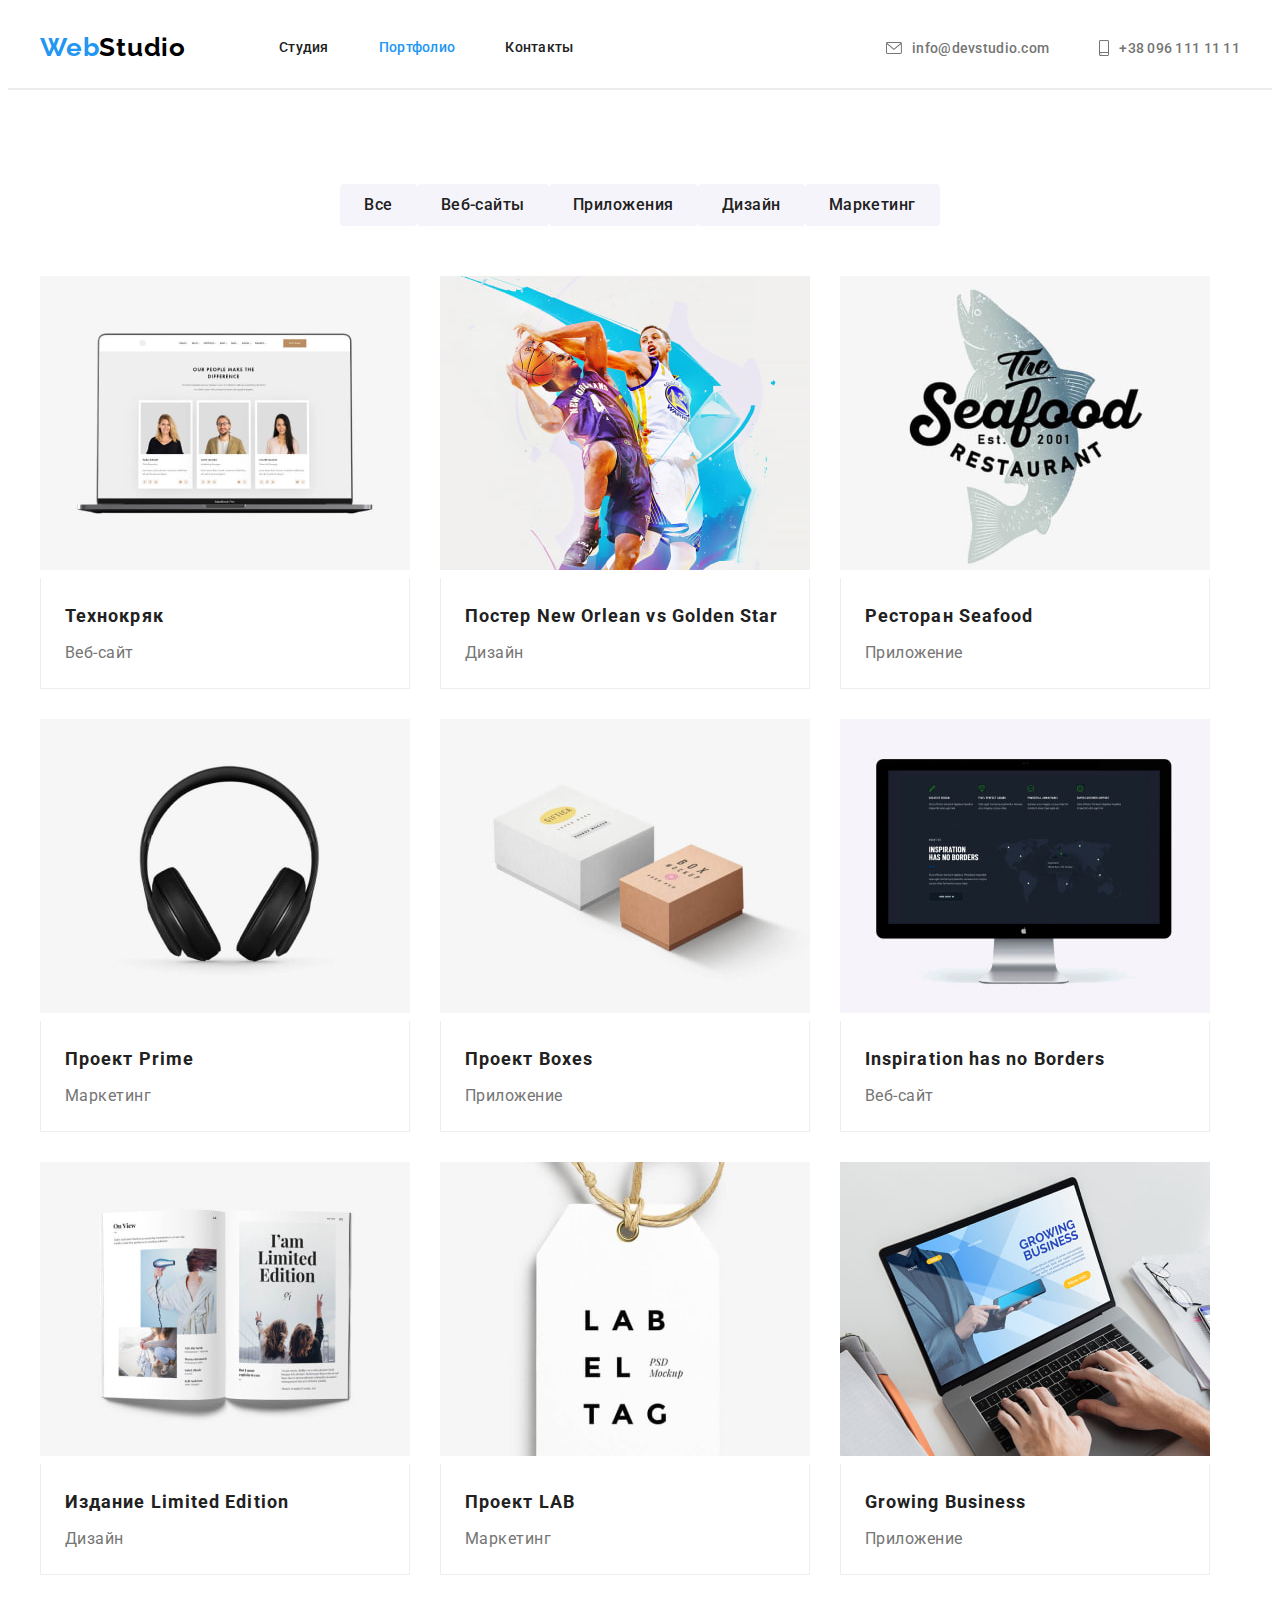
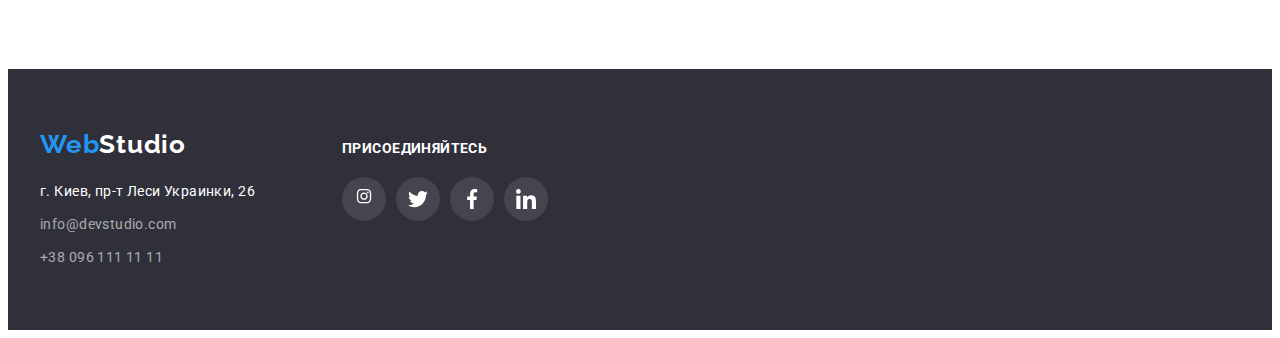
==== portfolio.html @ b36486af "Initial commit" ====
<!DOCTYPE html>
<html lang="ru">

<head>
    <meta charset="UTF-8" />
    <meta http-equiv="X-UA-Compatible" content="IE=edge" />
    <meta name="viewport" content="width=device-width, initial-scale=1.0" />
    <title>portfolio</title>
    <link rel="preconnect" href="https://fonts.googleapis.com" />
    <link rel="preconnect" href="https://fonts.gstatic.com" crossorigin />
    <link
        href="https://fonts.googleapis.com/css2?family=Raleway:wght@700&family=Roboto:wght@400;500;700;900&display=swap"
        rel="stylesheet" />
    <link rel="stylesheet" href="https://cdnjs.cloudflare.com/ajax/libs/modern-normalize/1.1.0/modern-normalize.min.css"
        integrity="sha512-wpPYUAdjBVSE4KJnH1VR1HeZfpl1ub8YT/NKx4PuQ5NmX2tKuGu6U/JRp5y+Y8XG2tV+wKQpNHVUX03MfMFn9Q=="
        crossorigin="anonymous" referrerpolicy="no-referrer" />
    <link rel="stylesheet" href="./css/styles.css" />
</head>

<body>
    <!--шапка сайта-->
    <header class="header">

        <div class="container main-nav">

            <div class="nav">
                <nav class="navigation header-nav">
                    <a href="./index.html" class="header-logo" lang="en">
                        Web<span class="header-logo-part">Studio</span>
                    </a>

                    <ul class="site-nav list">
                        <li class="item"><a class="nav-link " href="./index.html">Студия</a></li>
                        <li class="item"><a class="nav-link curent" href="./portfolio.html">Портфолио</a></li>
                        <li class="item"><a class="nav-link" href="">Контакты</a></li>
                    </ul>
                </nav>
            </div>


            <div class="connect">
                <ul class="call list ">
                    <li class="call-item mail"><a class="call-link" href="mailto:info@devstudio.com">
                            <svg class="envelope" width="16" height="12">
                                <use href="./images/svg/sprite.svg#icon-envelope"></use>
                            </svg>info@devstudio.com
                        </a></li>
                    <li class="call-item phone"><a class="call-link" href="tel:+380961111111">
                            <svg class="smartphone" width="10" height="16">
                                <use href="./images/svg/sprite.svg#icon-smartphone"></use>
                            </svg>+38 096 111 11 11</a></li>
                </ul>
            </div>
        </div>

    </header>
    <main>
        <!--кнопки-->
        <section class="button">
            <div class="container">
                <ul class="btn list">
                    <li><button class="btn-item" type="button">Все</button></li>
                    <li><button class="btn-item" type="button">Веб-сайты</button></li>
                    <li><button class="btn-item" type="button">Приложения</button></li>
                    <li><button class="btn-item" type="button">Дизайн</button></li>
                    <li><button class="btn-item" type="button">Маркетинг</button></li>
                </ul>
            </div>

            <div class="container ">

                <h1 hidden>Примеры работ</h1>

                <ul class="examples list">
                    <li class="item">
                        <a class="link" href="">
                            <img src="./images/portfolio/1.jpg" alt="Технокряк" width="370" height="294" />
                            <div class="projects">
                                <h2 class="examples-title">Технокряк</h2>
                                <p class="examples-text">Веб-сайт</p>
                            </div>
                        </a>
                    </li>
                    <li class="item">
                        <a class="link" href="">
                            <img src="./images/portfolio/2.jpg" alt="Постер New Orlean vs Golden Star" width="370"
                                height="294" />
                            <div class="projects">
                                <h2 class="examples-title">Постер New Orlean vs Golden Star</h2>
                                <p class="examples-text">Дизайн</p>
                            </div>
                        </a>
                    </li>
                    <li class="item">
                        <a class="link" href="">
                            <img src="./images/portfolio/3.jpg" alt="Ресторан Seafood" width="370" height="294" />
                            <div class="projects">
                                <h2 class="examples-title">Ресторан Seafood</h2>
                                <p class="examples-text">Приложение</p>
                            </div>
                        </a>
                    </li>
                    <li class="item">
                        <a class="link" href="">
                            <img src="./images/portfolio/4.jpg" alt="Проект Prime" width="370" height="294" />
                            <div class="projects">
                                <h2 class="examples-title">Проект Prime</h2>
                                <p class="examples-text">Маркетинг</p>
                            </div>
                        </a>
                    </li>
                    <li class="item">
                        <a class="link" href="">
                            <img src="./images/portfolio/5.jpg" alt="Проект Boxes" width="370" height="294" />
                            <div class="projects">
                                <h2 class="examples-title">Проект Boxes</h2>
                                <p class="examples-text">Приложение</p>
                            </div>
                        </a>
                    </li>
                    <li class="item">
                        <a class="link" href="">
                            <img src="./images/portfolio/6.jpg" alt="Inspiration has no Borders" width="370"
                                height="294" />
                            <div class="projects">
                                <h2 class="examples-title">Inspiration has no Borders</h2>
                                <p class="examples-text">Веб-сайт</p>
                            </div>
                        </a>
                    </li>
                    <li class="item">
                        <a class="link" href="">
                            <img src="./images/portfolio/7.jpg" alt="Издание Limited Edition" width="370"
                                height="294" />
                            <div class="projects">
                                <h2 class="examples-title">Издание Limited Edition</h2>
                                <p class="examples-text">Дизайн</p>
                            </div>
                        </a>
                    </li>
                    <li class="item">
                        <a class="link" href="">
                            <img src="./images/portfolio/8.jpg" alt="Проект LAB" width="370" height="294" />
                            <div class="projects">
                                <h2 class="examples-title">Проект LAB</h2>
                                <p class="examples-text">Маркетинг</p>
                            </div>
                        </a>
                    </li>
                    <li class="item">
                        <a class="link" href="">
                            <img src="./images/portfolio/9.jpg" alt="Growing Business" width="370" height="294" />
                            <div class="projects">
                                <h2 class="examples-title">Growing Business</h2>
                                <p class="examples-text">Приложение</p>
                            </div>
                        </a>
                    </li>
                </ul>
            </div>




        </section>
    </main>
    <!--подвал-->
    <footer class="footer">
        <div class="container">

            <div class="bottom">
                <div class="box">

                    <a href="./index.html" class="footer-logo" lang="en">
                        Web<span class="footer-logo-part">Studio</span></a>

                    <address class="adds">
                        <p class="place">г. Киев, пр-т Леси Украинки, 26</p>
                        <br />
                        <a class="footer-link" href="mailto:info@devstudio.com">info@devstudio.com</a><br />
                        <a class="footer-link tel" href="tel:+380961111111">+38 096 111 11 11</a>
                    </address>
                </div>


                <div class="join">
                    <h3 class="join-title">присоединяйтесь</h3>

                    <ul class="join-list list">
                        <li class="join-item">
                            <a class="join-link link" href="" target="_blank" rel="noopener noreferrer"
                                aria-label="иконка Instagram">
                                <svg class="join-icon" width="20" height="20">
                                    <use href="./images/svg/sprite.svg#icon-instagram"></use>
                                </svg>
                            </a>
                        </li>
                        <li class="join-item">
                            <a class="join-link link" href="" target="_blank" rel="noopener noreferrer"
                                aria-label="иконка Twitter">
                                <svg class="join-icon" width="20" height="20">
                                    <use href="./images/svg/sprite.svg#icon-twitter"></use>
                                </svg>
                            </a>
                        </li>
                        <li class="join-item">
                            <a class="join-link link" href="" target="_blank" rel="noopener noreferrer"
                                aria-label="иконка Facebook">
                                <svg class="join-icon" width="20" height="20">
                                    <use href="./images/svg/sprite.svg#icon-facebook"></use>
                                </svg>
                            </a>
                        </li>
                        <li class="join-item">
                            <a class="join-link link" href="" target="_blank" rel="noopener noreferrer"
                                aria-label="иконка Linkedin">
                                <svg class="join-icon" width="20" height="20">
                                    <use href="./images/svg/sprite.svg#icon-linkedin"></use>
                                </svg>
                            </a>
                        </li>

                    </ul>

                </div>
            </div>
        </div>
    </footer>
</body>

</html>
---- css/styles.css ----
/* первичный цвет текста  #757575*/
/* вторичный цвет текста #212121 */
/* цвета лого #000000; FFFFFF; #2196F3 */
/* цвет акцента #2196F3 */
/* белый #FFFFFF */
/* цвет фона #E5E5E5 */

:root {
  /* text-color */
  --title-color: #212121;
  --text-color: #757575;
  --accent-color: #2196f3;

  /* fonts  */
  --main-font: Roboto, sans-serif;
  --secondary-font: Raleway, sans-serif;
}
/* body */

body {
  background-color: #ffffff;
  color: var(--text-color);
  font-family: var(--main-font);
  font-size: 14px;
  line-height: 1.71;
  letter-spacing: 0.03em;
}

.container {
  width: 1200px;
  margin-left: auto;
  margin-right: auto;
  margin-top: 0;
  margin-bottom: 0;
  padding-right: 15px;
  padding-left: 15px;

  /* outline: 1px solid red; */
}

.list {
  list-style: none;
  margin-top: 0;
  margin-bottom: 0;
  padding: 0;
}

.link {
  display: block;
  text-decoration: none;
}
.ul {
  margin: 0;
  padding: 0;
}

.img {
  display: block;
  max-width: 100%;
  height: auto;
  margin: 0;
  padding: 0;
}

/* header */

.header {
  border-bottom: 2px solid #ececec;
}

/* logo */

.header-logo {
  display: flex;

  color: var(--accent-color);
  font-family: var(--secondary-font);
  font-weight: 700;
  font-size: 26px;
  line-height: 1.2;
  letter-spacing: 0.03em;
  text-decoration: none;
}

.header-logo-part {
  color: #000000;
}

/* main-nav */

.main-nav {
  display: flex;
  align-items: center;
  justify-content: space-between;
}

/* header-nav */

.header-nav {
  display: flex;
  align-items: center;
}

/* navigation */

.navigation {
  margin-top: 0;
  margin-bottom: 0;
}

.nav {
  display: flex;
}

.site-nav {
  display: flex;
  margin-left: 93px;
}

.site-nav .item:not(:last-child) {
  margin-right: 50px;
}
.nav-link {
  display: block;
  padding-top: 32px;
  padding-bottom: 32px;

  color: var(--title-color);
  font-weight: 500;
  font-size: 14px;
  line-height: 1.14;
  letter-spacing: 0.02em;
  text-decoration: none;
}

.nav-link:hover,
.nav-link:focus {
  color: var(--accent-color);
}

.nav-link.curent {
  color: var(--accent-color);
}

/* connect */
.connect {
  display: flex;
}

/* call */
.call {
  display: flex;
  justify-content: end;
}

.call .call-item + .call-item {
  margin-left: 50px;
}

.call-link {
  display: flex;
  padding-top: 32px;
  padding-bottom: 32px;
  color: var(--text-color);
  font-weight: 500;
  font-size: 14px;
  line-height: 16px;
  letter-spacing: 0.02em;
  text-decoration: none;

  align-items: center;
}

.call-link:hover,
.call-link:focus {
  color: var(--accent-color);
}

.envelope {
  fill: currentColor;
  margin-right: 10px;
}

.smartphone {
  fill: currentColor;
  margin-right: 10px;
}

/* team */

.team {
  display: flex;
}

.group {
  padding-top: 94px;
  padding-bottom: 94px;
  background-color: #f5f4fa;
}
.guys {
  padding-top: 30px;
  padding-bottom: 30px;
}

.team-title {
  color: var(--title-color);

  font-weight: 700;
  font-size: 36px;
  line-height: 1.16;
  text-align: center;
  letter-spacing: 0.03em;

  margin-top: 0;
  margin-bottom: 50px;
}

.team .item {
  box-shadow: 0px 1px 3px rgba(0, 0, 0, 0.12), 0px 1px 1px rgba(0, 0, 0, 0.14),
    0px 2px 1px rgba(0, 0, 0, 0.2);
  border-radius: 0px 0px 4px 4px;
}

.team .item:not(:last-child) {
  margin-right: 30px;
}

.team-items {
  color: var(--title-color);

  font-weight: 500;
  font-size: 16px;
  line-height: 1.19;
  text-align: center;
  letter-spacing: 0.03em;

  margin-top: 0;
  margin-bottom: 10px;
}

.team-text {
  color: var(--text-color);

  font-weight: 400;
  font-size: 16px;
  line-height: 1.19;
  text-align: center;
  letter-spacing: 0.03em;

  margin-top: 0;
  margin-bottom: 16px;
}

/* hero */

.hero {
  margin-top: 0;
  margin-bottom: 0;
  padding-top: 200px;
  padding-bottom: 200px;

  background-color: #2f303a;
}

.hero-title {
  color: #ffffff;

  margin-top: 0;
  margin-bottom: 30px;

  font-weight: 900;
  font-size: 44px;
  line-height: 1.36;
  text-align: center;
  letter-spacing: 0.06em;
  text-transform: uppercase;
}

.hero-button {
  color: #ffffff;
  background-color: var(--accent-color);

  font-family: "Roboto";
  font-style: normal;
  font-weight: 700;
  font-size: 16px;
  line-height: 1.88;
  display: flex;
  align-items: center;
  text-align: center;
  letter-spacing: 0.06em;
  cursor: pointer;
  margin-top: 0;
  margin-bottom: 0;
  margin-left: auto;
  margin-right: auto;

  border-radius: 4px;
  border-color: transparent;
  padding: 10px 32px;
  min-width: 200px;
}

.overlay {
  max-width: 1600px;
  height: 600px;
  margin-left: auto;
  margin-right: auto;

  background-color: #c4c4c4;
  background-image: linear-gradient(
      to right,
      rgba(47, 48, 58, 0.4),
      rgba(47, 48, 58, 0.4)
    ),
    url(../images/hero/Img-hero.jpg);
  background-repeat: no-repeat;
  background-size: cover;
  background-position: center;
}

/* footer */

.footer {
  margin-top: 0;
  margin-bottom: 0;
  padding-top: 60px;
  padding-bottom: 60px;

  background: #2f303a;
}

.footer-logo {
  display: inline-block;
  color: var(--accent-color);

  font-family: var(--secondary-font);
  font-weight: 700;
  font-size: 26px;
  line-height: 1.2;
  letter-spacing: 0.03em;
  text-decoration: none;
  margin-top: 0;
  margin-bottom: 20px;
  margin-right: 156px;
}

.footer-logo-part {
  color: #ffffff;
}

.footer-link {
  display: inline-block;
  margin-top: 0;
  margin-bottom: 9px;
  color: rgba(255, 255, 255, 0.6);
  text-decoration: none;
}
.footer-link:hover,
.footer-link:focus {
  color: var(--accent-color);
}

/* qualities */

.qualities {
  margin-top: 0;
  margin-bottom: 0;
  padding-top: 94px;
  padding-bottom: 94px;
}

/* skills */

.skills {
  display: flex;
}

.skills .item {
  width: calc((100% -90px) / 4);
  margin-right: 30px;
}

.skills .item:last-child {
  margin-right: 0;
}

.skills .item::before {
  display: block;
  content: " ";
  height: 120px;

  background-color: #f5f4fa;
  background-repeat: no-repeat;
  background-position: center;

  border-radius: 4px;
}

.icon-antenna::before {
  background-image: url(../images/svg/antenna.svg);
}
.icon-clock::before {
  background-image: url(../images/svg/clock.svg);
}
.icon-diagram::before {
  background-image: url(../images/svg/diagram.svg);
}
.icon-astronaut::before {
  background-image: url(../images/svg/astronaut.svg);
}

.skills-title {
  margin-top: 30px;
  margin-bottom: 10px;
  color: var(--title-color);

  font-weight: 700;
  font-size: 14px;
  line-height: 1.14;
  letter-spacing: 0.03em;
  text-transform: uppercase;
}

.skills-text {
  margin-top: 0;
  margin-bottom: 0;

  color: var(--text-color);

  font-size: 14px;
  line-height: 1.71;
  letter-spacing: 0.03em;
}

/* button */

.button {
  padding-top: 94px;
  padding-bottom: 94px;
}
.btn {
  display: flex;
  justify-content: center;
  margin-bottom: 50px;
}

.btn-item {
  color: var(--title-color);
  background: #f5f4fa;

  font-family: "Roboto";
  font-style: normal;
  font-weight: 500;
  font-size: 16px;
  line-height: 1.62;
  text-align: center;
  letter-spacing: 0.03em;
  cursor: pointer;

  border-radius: 4px;
  border-color: transparent;
  padding: 6px 22px;
}

.btn-item:hover,
.btn-item:focus {
  color: #ffffff;
  background-color: var(--accent-color);

  box-shadow: 0px 3px 1px rgba(0, 0, 0, 0.1), 0px 1px 2px rgba(0, 0, 0, 0.08),
    0px 2px 2px rgba(0, 0, 0, 0.12);
  border-radius: 4px;
}

/* portfolio */

/* exemples */

.examples {
  display: flex;
  flex-wrap: wrap;
}

.examples .item {
  width: 370px;
  margin-right: 30px;
  margin-bottom: 30px;
}

.examples .item:nth-child(3n) {
  margin-right: 0;
}

.examples .item:nth-last-child(-n + 3) {
  margin-bottom: 0;
}

.examples-title {
  color: var(--title-color);
  font-weight: 700;
  font-size: 18px;
  line-height: 2;
  letter-spacing: 0.06em;

  margin-top: 0;
  margin-bottom: 4px;
}

.examples-text {
  color: var(--text-color);

  font-size: 16px;
  line-height: 1.88;
  letter-spacing: 0.03em;

  margin-top: 0;
  margin-bottom: 0;
}

.examples .link:hover,
.examples .link:focus {
  box-shadow: 0px 1px 1px rgba(0, 0, 0, 0.12), 0px 4px 4px rgba(0, 0, 0, 0.06),
    1px 4px 6px rgba(0, 0, 0, 0.16);
}

/* projects */

.projects {
  padding: 20px 24px;

  border-left: 1px solid #eeeeee;
  border-right: 1px solid #eeeeee;
  border-bottom: 1px solid #eeeeee;
}

/* work */

.working {
  margin-top: 0;
  margin-bottom: 0;
  padding-bottom: 94px;
}

.work {
  display: flex;
}

.work .item:not(:last-child) {
  margin-right: 30px;
}

.work-title {
  margin-top: 0;
  margin-bottom: 50px;

  color: var(--title-color);

  font-weight: 700;
  font-size: 36px;
  line-height: 1.16;
  text-align: center;
  letter-spacing: 0.03em;
}

/* address */

.place {
  display: inline-block;
  margin-top: 0;
  margin-bottom: 9px;
  color: #ffffff;
}

.adds {
  margin: 0;
  padding: 0;
  font-style: inherit;
}
.tel {
  margin-top: 0;
  margin-bottom: 0;
}

.visually-hidden {
  position: absolute;
  white-space: nowrap;
  width: 1px;
  height: 1px;
  overflow: hidden;
  border: 0;
  padding: 0;
  clip: rect(0 0 0 0);
  clip-path: inset(50%);
  margin: -1px;
}

.join {
  justify-content: center;
}

.join-title {
  font-family: var(--main-font);
  font-weight: 700;
  font-size: 14px;
  line-height: 1.14;
  letter-spacing: 0.03em;
  text-transform: uppercase;
  margin-top: 0;
  margin-bottom: 20px;

  color: #ffffff;
}

.join-item:not(:last-child) {
  margin-right: 10px;
}

.join-list {
  display: flex;
  justify-content: center;
  align-items: center;
}

.join-link {
  display: flex;
  justify-content: center;
  align-items: center;
  width: 44px;
  height: 44px;
  background-color: rgba(255, 255, 255, 0.1);
  border-radius: 50%;
}
.join-link:hover,
.join-link:focus {
  background-color: var(--accent-color);
}

.join-icon {
  fill: #ffffff;
}

.bottom {
  display: flex;
  align-items: baseline;
}

.social {
  display: flex;
  justify-content: center;
  align-items: center;
}
.social-item:not(:last-child) {
  margin-right: 10px;
}

.social-link {
  display: flex;
  justify-content: center;
  align-items: center;
  width: 44px;
  height: 44px;
  background-color: #ffffff;
  border-radius: 50%;
}
.social-link:hover,
.social-link:focus {
  background-color: var(--accent-color);
}
.social-icon {
  fill: #afb1b8;
}
.social-link:hover .social-icon,
.social-link:focus .social-icon {
  fill: #ffffff;
}

/* clients */

.regular-clients {
  padding-top: 94px;
  padding-bottom: 94px;
}

.clients-icon {
  fill: #afb1b8;
}

.clients-title {
  font-family: var(--title-color);

  font-weight: 700;
  font-size: 36px;
  line-height: 1.16;
  text-align: center;
  letter-spacing: 0.03em;
  margin-top: 0;
  margin-bottom: 50px;

  color: #212121;
}

.clients-list {
  display: flex;
  justify-content: center;
  align-items: center;
}

.clients-item:not(:last-child) {
  margin-right: 30px;
}

.clients-link {
  display: flex;
  justify-content: center;
  align-items: center;

  width: 170px;
  height: 92px;

  margin-top: 0;
  margin-bottom: 0;

  border: 1px solid #afb1b8;
  border-radius: 4px;
}

.clients-link:hover,
.clients-link:focus {
  border-color: var(--accent-color);
}

.clients-link:hover .clients-icon,
.clients-link:focus .clients-icon {
  fill: var(--accent-color);
}
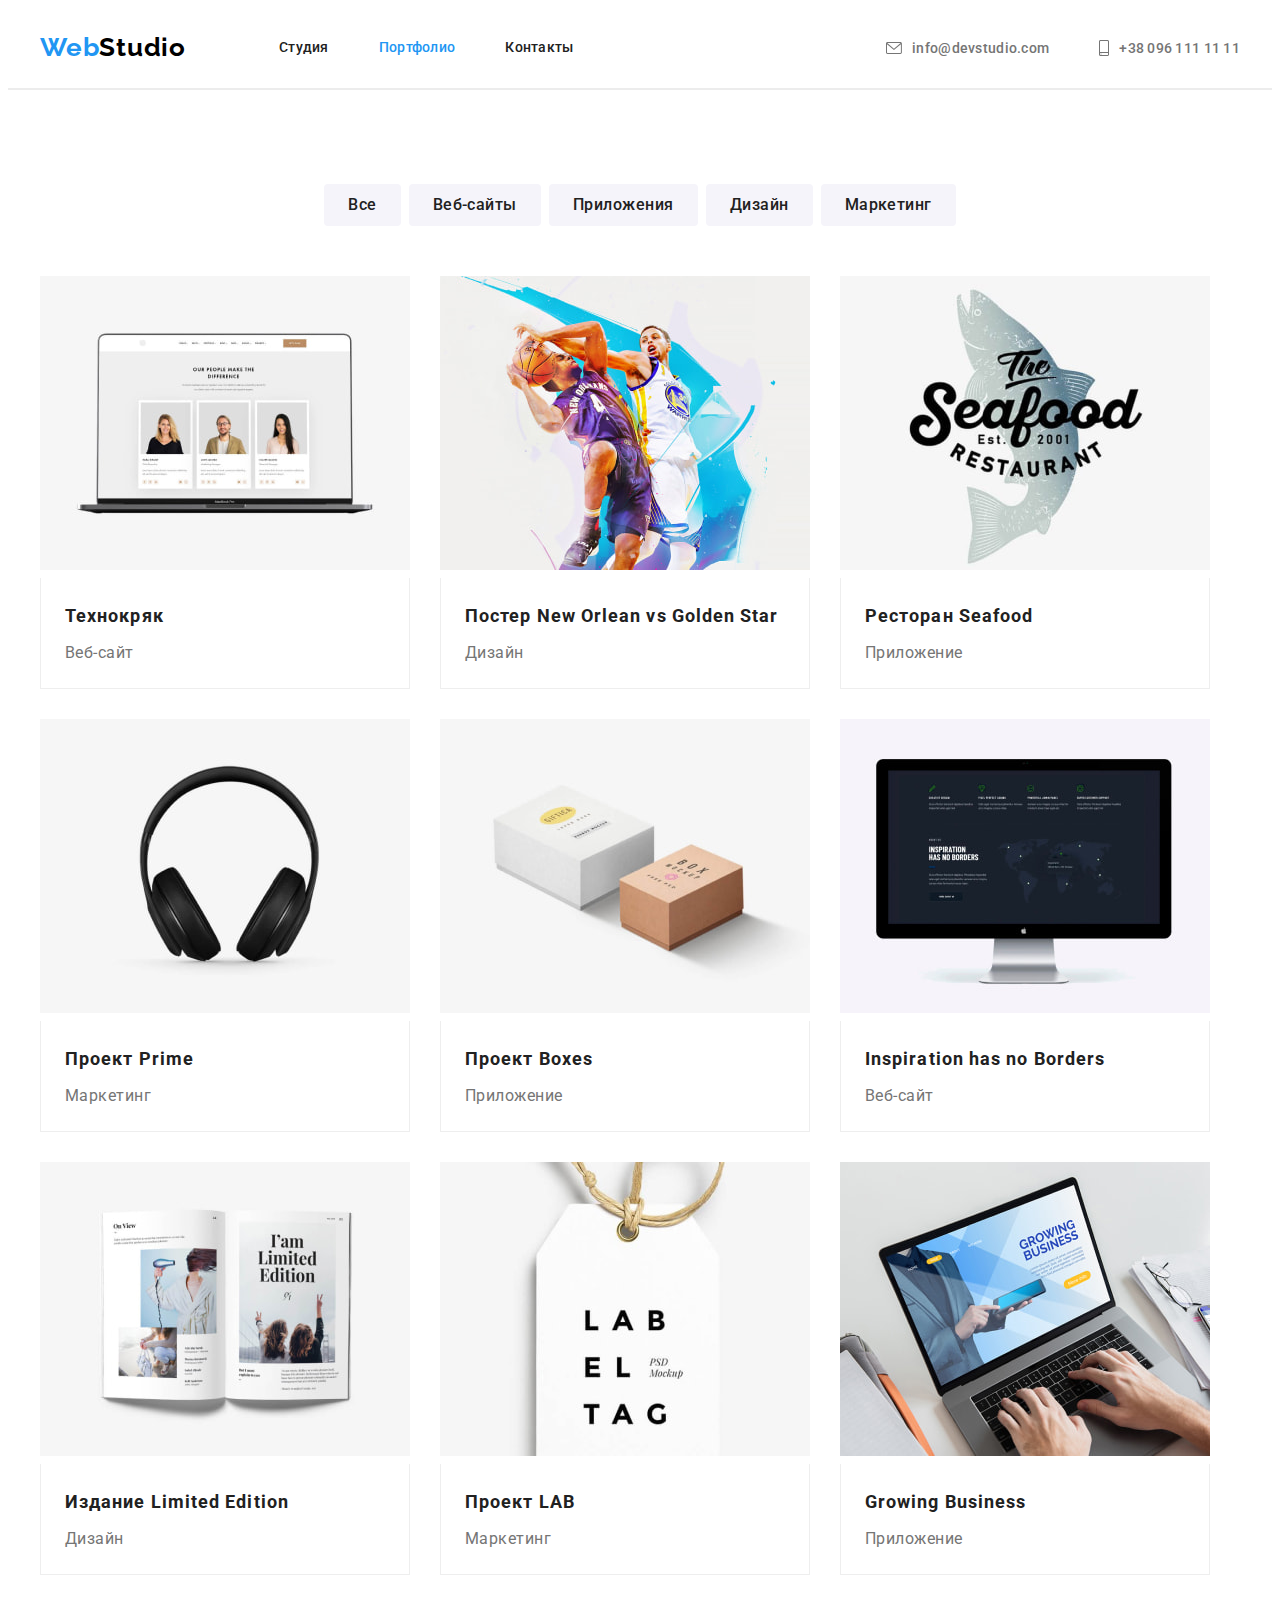
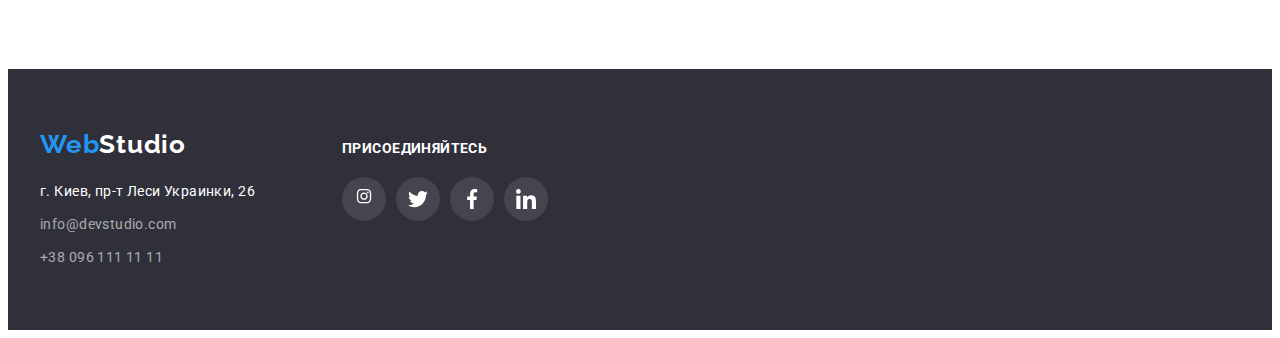
==== commit 4da8bfb2: "again" ====
--- a/portfolio.html
+++ b/portfolio.html
@@ -58,12 +58,12 @@
         <!--кнопки-->
         <section class="button">
             <div class="container">
-                <ul class="btn list">
-                    <li><button class="btn-item" type="button">Все</button></li>
-                    <li><button class="btn-item" type="button">Веб-сайты</button></li>
-                    <li><button class="btn-item" type="button">Приложения</button></li>
-                    <li><button class="btn-item" type="button">Дизайн</button></li>
-                    <li><button class="btn-item" type="button">Маркетинг</button></li>
+                <ul class="btn-list list">
+                    <li class="btn"><button class="btn-item" type="button">Все</button></li>
+                    <li class="btn"><button class="btn-item" type="button">Веб-сайты</button></li>
+                    <li class="btn"><button class="btn-item" type="button">Приложения</button></li>
+                    <li class="btn"><button class="btn-item" type="button">Дизайн</button></li>
+                    <li class="btn"><button class="btn-item" type="button">Маркетинг</button></li>
                 </ul>
             </div>
 
--- a/css/styles.css
+++ b/css/styles.css
@@ -219,6 +219,7 @@
   box-shadow: 0px 1px 3px rgba(0, 0, 0, 0.12), 0px 1px 1px rgba(0, 0, 0, 0.14),
     0px 2px 1px rgba(0, 0, 0, 0.2);
   border-radius: 0px 0px 4px 4px;
+  background-color: #ffffff;
 }
 
 .team .item:not(:last-child) {
@@ -439,10 +440,14 @@
   padding-top: 94px;
   padding-bottom: 94px;
 }
-.btn {
+.btn-list {
   display: flex;
   justify-content: center;
   margin-bottom: 50px;
+}
+
+.btn:not(:last-child) {
+  margin-right: 8px;
 }
 
 .btn-item {
@@ -450,7 +455,6 @@
   background: #f5f4fa;
 
   font-family: "Roboto";
-  font-style: normal;
   font-weight: 500;
   font-size: 16px;
   line-height: 1.62;
@@ -461,7 +465,13 @@
   border-radius: 4px;
   border-color: transparent;
   padding: 6px 22px;
-}
+
+  /* margin-right: 20px; */
+}
+
+/* .btn-item:not(:last-child) {
+  margin-right: 8px;
+} */
 
 .btn-item:hover,
 .btn-item:focus {
@@ -654,12 +664,17 @@
   margin-right: 10px;
 }
 
-.social-link {
-  display: flex;
-  justify-content: center;
-  align-items: center;
+.social-item {
   width: 44px;
   height: 44px;
+}
+
+.social-link {
+  display: flex;
+  justify-content: center;
+  align-items: center;
+  width: 100%;
+  height: 100%;
   background-color: #ffffff;
   border-radius: 50%;
 }
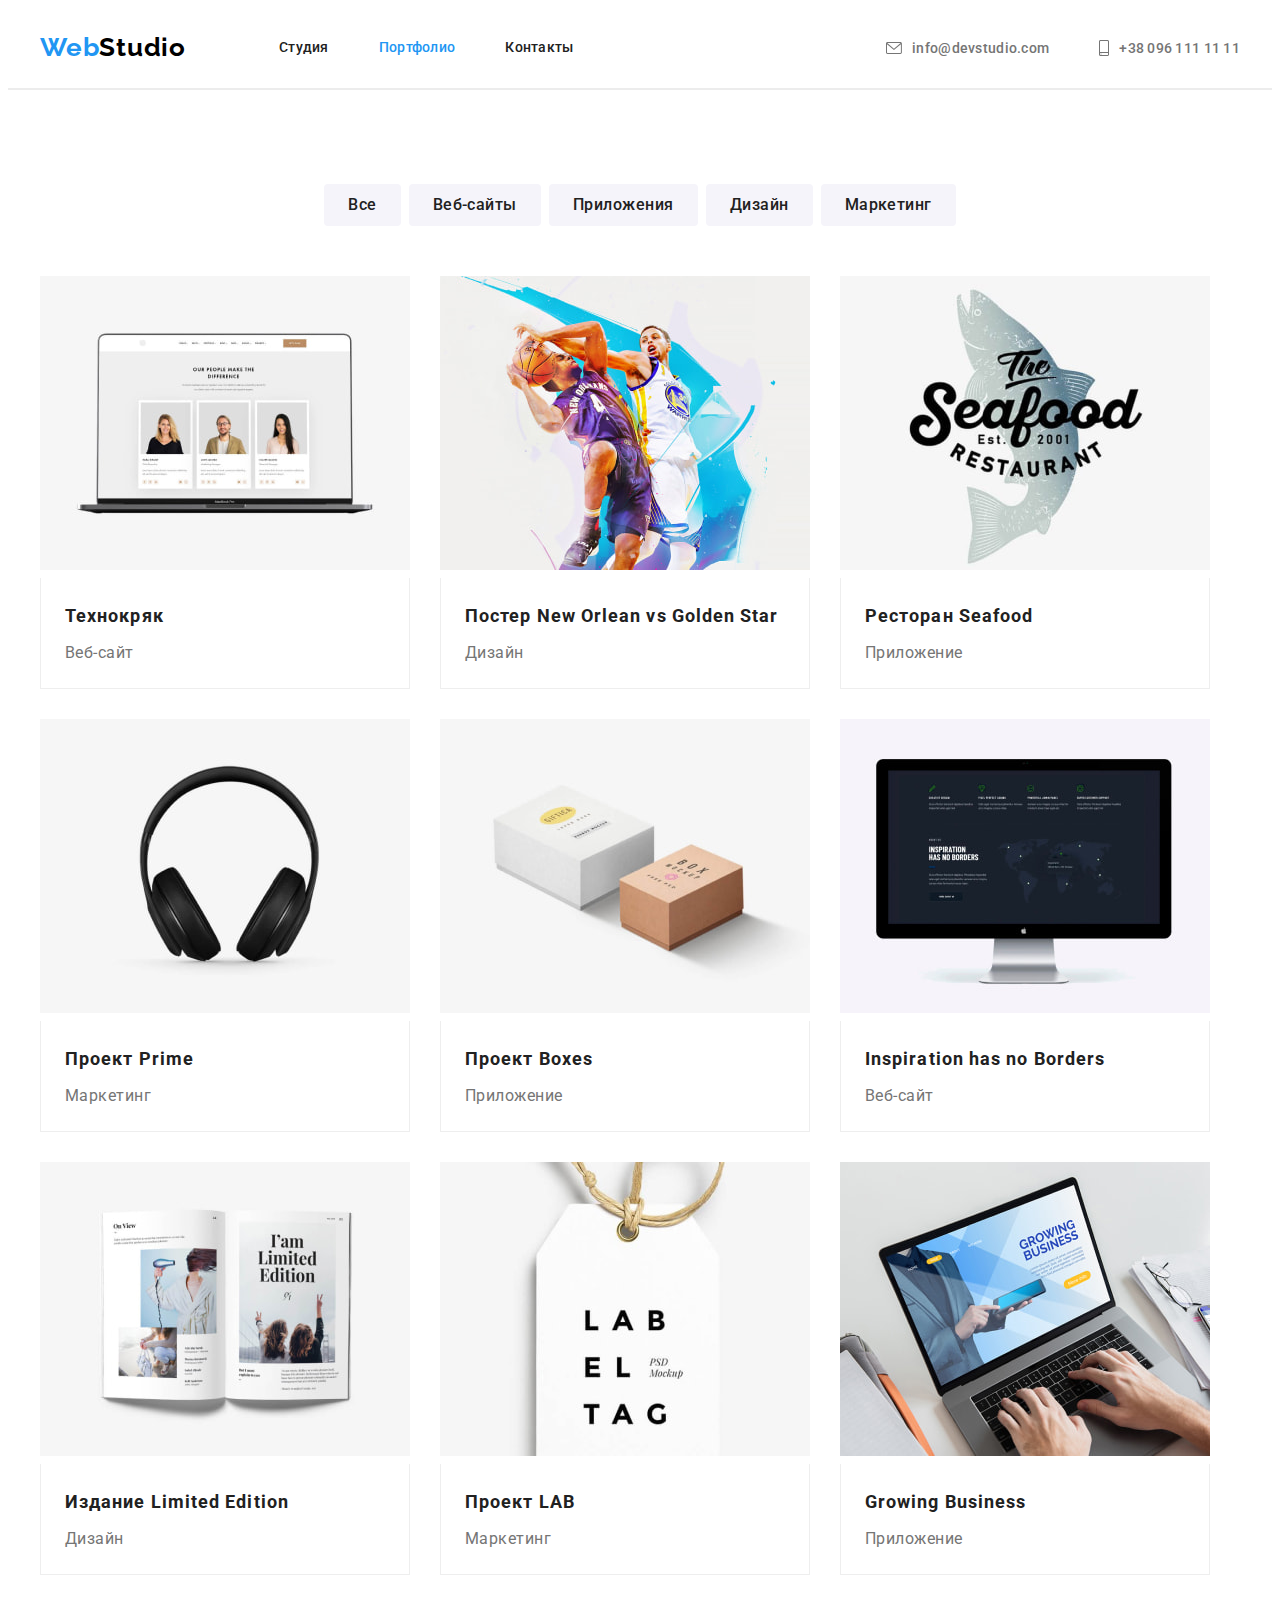
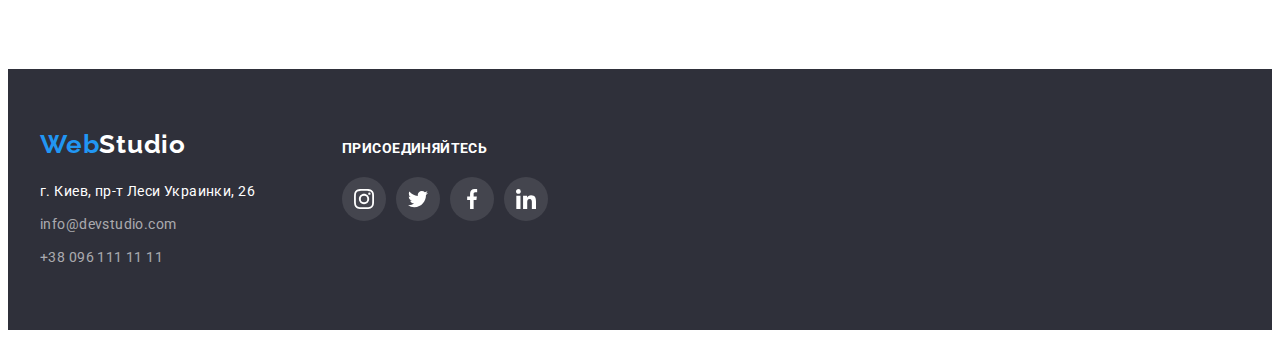
==== commit 004c1117: "Update portfolio.html" ====
--- a/portfolio.html
+++ b/portfolio.html
@@ -191,7 +191,7 @@
                             <a class="join-link link" href="" target="_blank" rel="noopener noreferrer"
                                 aria-label="иконка Instagram">
                                 <svg class="join-icon" width="20" height="20">
-                                    <use href="./images/svg/sprite.svg#icon-instagram"></use>
+                                    <use href="./images/svg/sprite.svg#icon-instagram-2-2"></use>
                                 </svg>
                             </a>
                         </li>
--- a/css/styles.css
+++ b/css/styles.css
@@ -465,13 +465,7 @@
   border-radius: 4px;
   border-color: transparent;
   padding: 6px 22px;
-
-  /* margin-right: 20px; */
-}
-
-/* .btn-item:not(:last-child) {
-  margin-right: 8px;
-} */
+}
 
 .btn-item:hover,
 .btn-item:focus {
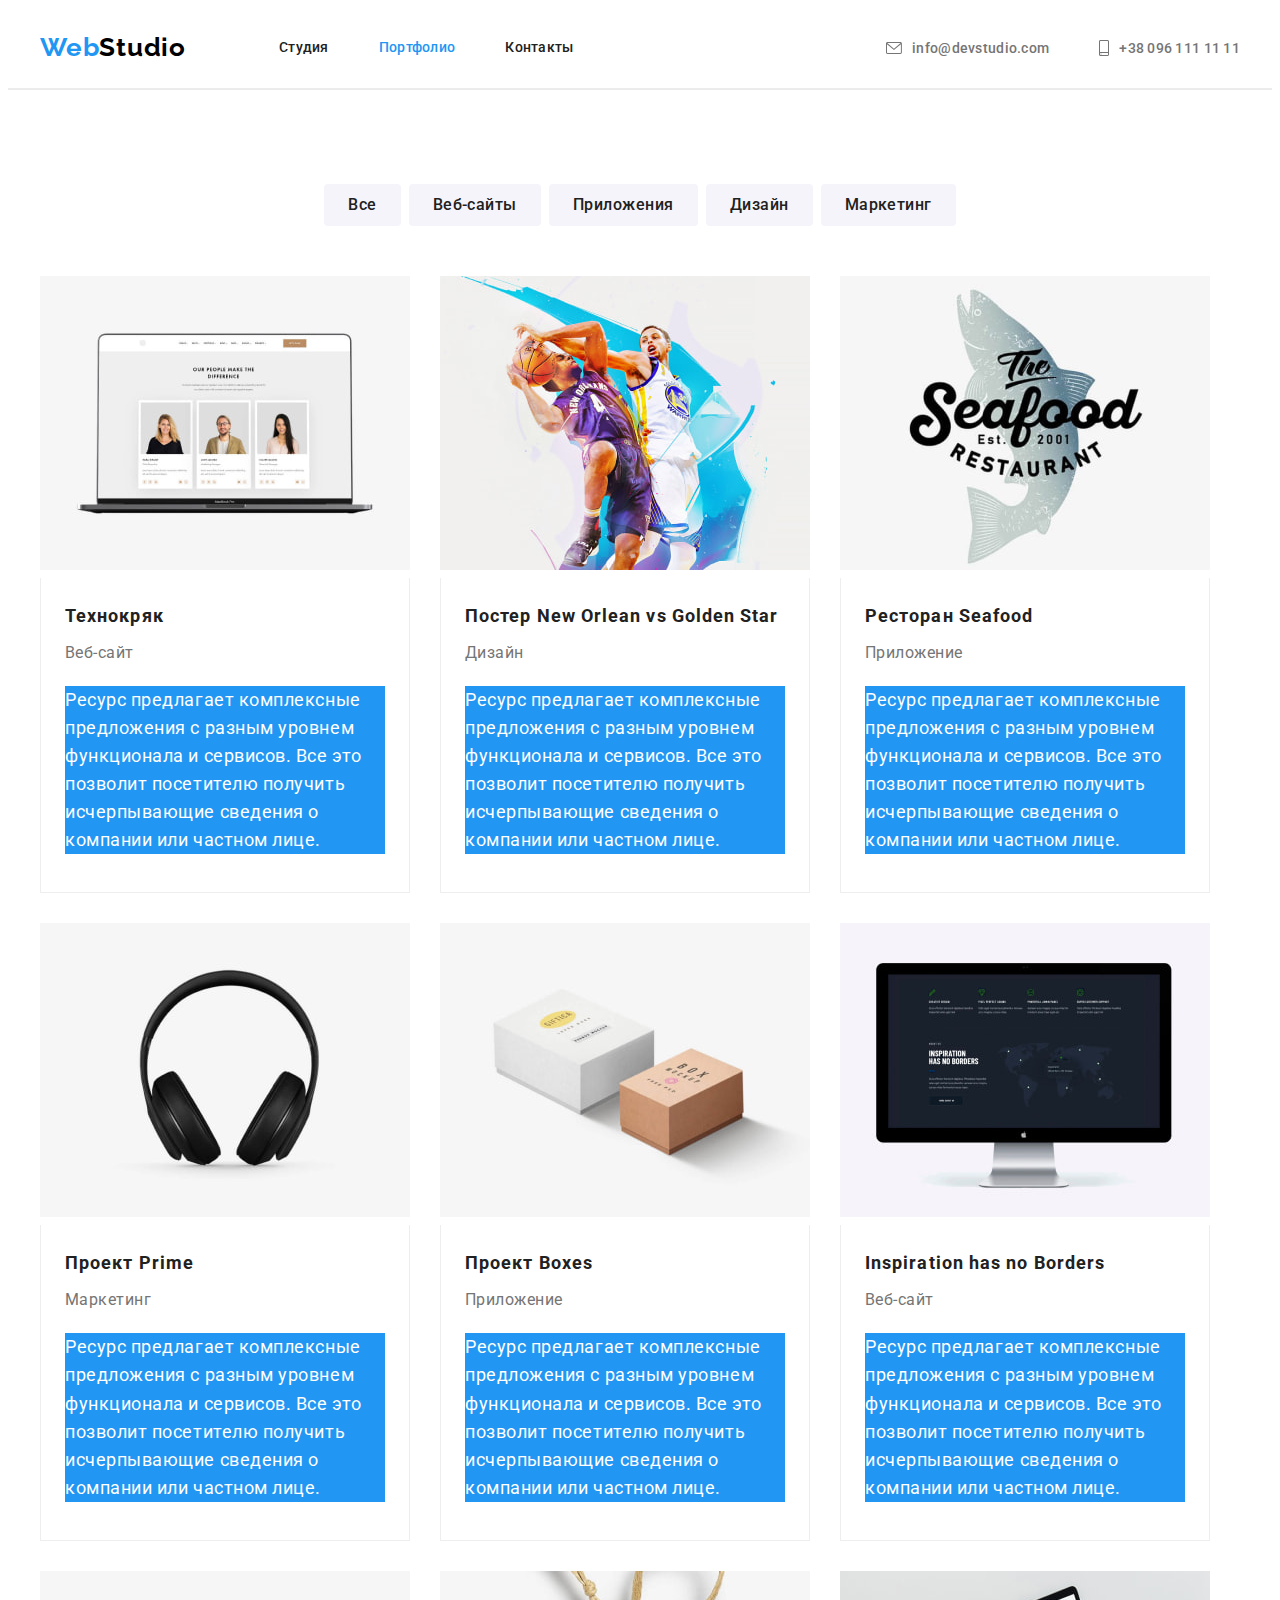
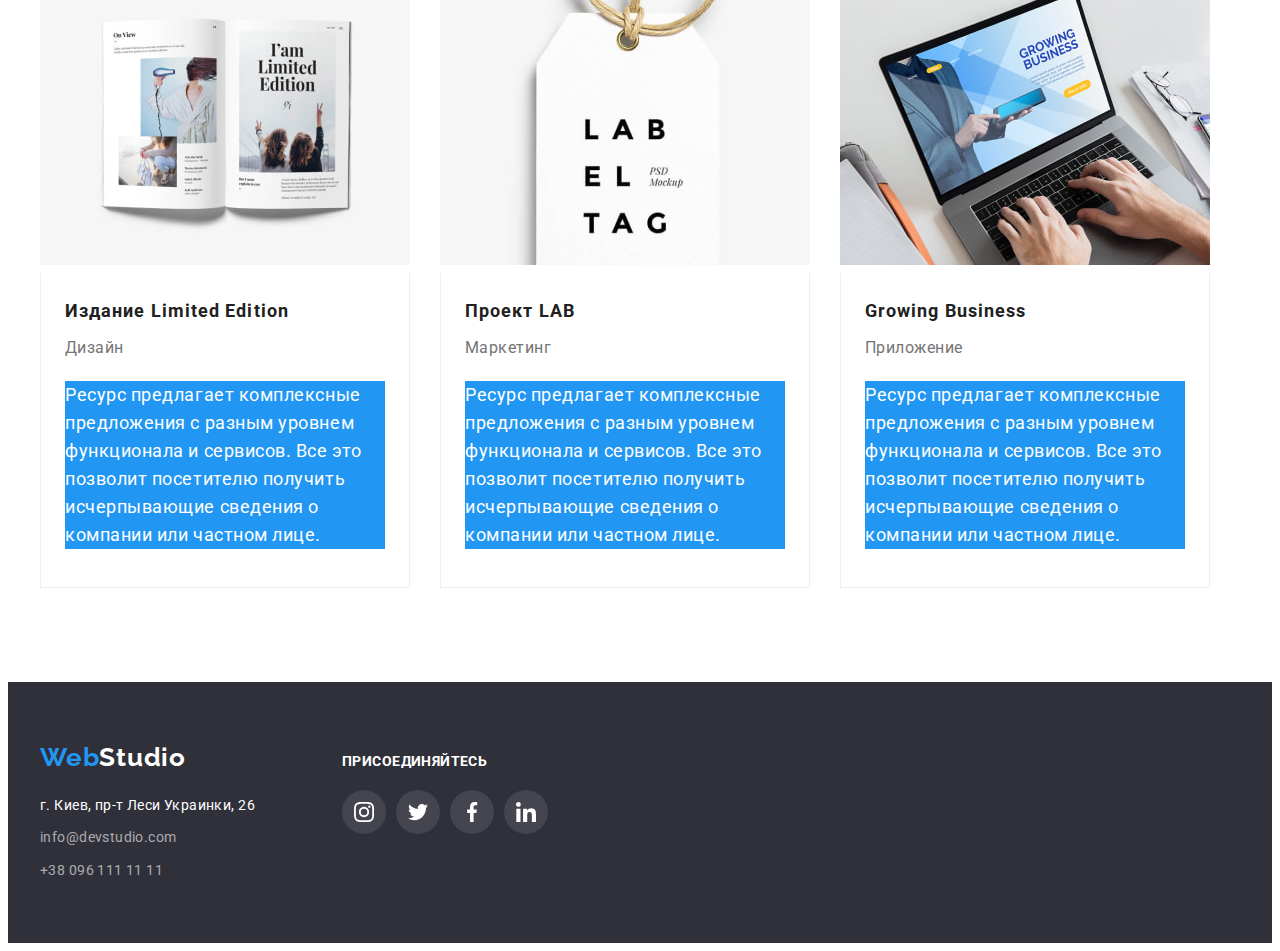
==== commit 74ed40e7: "hw-five-start" ====
--- a/portfolio.html
+++ b/portfolio.html
@@ -78,6 +78,12 @@
                             <div class="projects">
                                 <h2 class="examples-title">Технокряк</h2>
                                 <p class="examples-text">Веб-сайт</p>
+                                <div class="popup">
+                                    <p class="description">Ресурс предлагает комплексные предложения с разным уровнем
+                                        функционала и сервисов. Все это позволит посетителю получить
+                                        исчерпывающие сведения о компании или частном лице.
+                                    </p>
+                                </div>
                             </div>
                         </a>
                     </li>
@@ -88,6 +94,12 @@
                             <div class="projects">
                                 <h2 class="examples-title">Постер New Orlean vs Golden Star</h2>
                                 <p class="examples-text">Дизайн</p>
+                                <div class="popup">
+                                    <p class="description">Ресурс предлагает комплексные предложения с разным уровнем
+                                        функционала и сервисов. Все это позволит посетителю получить
+                                        исчерпывающие сведения о компании или частном лице.
+                                    </p>
+                                </div>
                             </div>
                         </a>
                     </li>
@@ -97,6 +109,12 @@
                             <div class="projects">
                                 <h2 class="examples-title">Ресторан Seafood</h2>
                                 <p class="examples-text">Приложение</p>
+                                <div class="popup">
+                                    <p class="description">Ресурс предлагает комплексные предложения с разным уровнем
+                                        функционала и сервисов. Все это позволит посетителю получить
+                                        исчерпывающие сведения о компании или частном лице.
+                                    </p>
+                                </div>
                             </div>
                         </a>
                     </li>
@@ -106,6 +124,12 @@
                             <div class="projects">
                                 <h2 class="examples-title">Проект Prime</h2>
                                 <p class="examples-text">Маркетинг</p>
+                                <div class="popup">
+                                    <p class="description">Ресурс предлагает комплексные предложения с разным уровнем
+                                        функционала и сервисов. Все это позволит посетителю получить
+                                        исчерпывающие сведения о компании или частном лице.
+                                    </p>
+                                </div>
                             </div>
                         </a>
                     </li>
@@ -115,6 +139,12 @@
                             <div class="projects">
                                 <h2 class="examples-title">Проект Boxes</h2>
                                 <p class="examples-text">Приложение</p>
+                                <div class="popup">
+                                    <p class="description">Ресурс предлагает комплексные предложения с разным уровнем
+                                        функционала и сервисов. Все это позволит посетителю получить
+                                        исчерпывающие сведения о компании или частном лице.
+                                    </p>
+                                </div>
                             </div>
                         </a>
                     </li>
@@ -125,6 +155,12 @@
                             <div class="projects">
                                 <h2 class="examples-title">Inspiration has no Borders</h2>
                                 <p class="examples-text">Веб-сайт</p>
+                                <div class="popup">
+                                    <p class="description">Ресурс предлагает комплексные предложения с разным уровнем
+                                        функционала и сервисов. Все это позволит посетителю получить
+                                        исчерпывающие сведения о компании или частном лице.
+                                    </p>
+                                </div>
                             </div>
                         </a>
                     </li>
@@ -135,6 +171,12 @@
                             <div class="projects">
                                 <h2 class="examples-title">Издание Limited Edition</h2>
                                 <p class="examples-text">Дизайн</p>
+                                <div class="popup">
+                                    <p class="description">Ресурс предлагает комплексные предложения с разным уровнем
+                                        функционала и сервисов. Все это позволит посетителю получить
+                                        исчерпывающие сведения о компании или частном лице.
+                                    </p>
+                                </div>
                             </div>
                         </a>
                     </li>
@@ -144,6 +186,12 @@
                             <div class="projects">
                                 <h2 class="examples-title">Проект LAB</h2>
                                 <p class="examples-text">Маркетинг</p>
+                                <div class="popup">
+                                    <p class="description">Ресурс предлагает комплексные предложения с разным уровнем
+                                        функционала и сервисов. Все это позволит посетителю получить
+                                        исчерпывающие сведения о компании или частном лице.
+                                    </p>
+                                </div>
                             </div>
                         </a>
                     </li>
@@ -153,6 +201,13 @@
                             <div class="projects">
                                 <h2 class="examples-title">Growing Business</h2>
                                 <p class="examples-text">Приложение</p>
+                                <div class="popup">
+                                    <p class="description">Ресурс предлагает комплексные предложения с разным уровнем
+                                        функционала и сервисов. Все это позволит посетителю получить
+                                        исчерпывающие сведения о компании или частном лице.
+                                    </p>
+                                </div>
+
                             </div>
                         </a>
                     </li>
--- a/css/styles.css
+++ b/css/styles.css
@@ -528,6 +528,19 @@
     1px 4px 6px rgba(0, 0, 0, 0.16);
 }
 
+/* description */
+
+.description {
+  font-family: "Roboto";
+  font-weight: 400;
+  font-size: 18px;
+  line-height: 1.56;
+  letter-spacing: 0.03em;
+
+  color: #ffffff;
+  background-color: var(--accent-color);
+}
+
 /* projects */
 
 .projects {
@@ -548,9 +561,11 @@
 
 .work {
   display: flex;
-}
-
-.work .item:not(:last-child) {
+  justify-content: center;
+  align-items: center;
+}
+
+.work .work-item:not(:last-child) {
   margin-right: 30px;
 }
 
@@ -565,6 +580,34 @@
   line-height: 1.16;
   text-align: center;
   letter-spacing: 0.03em;
+}
+
+.work-item {
+  position: relative;
+}
+
+.preview {
+  position: absolute;
+  display: flex;
+  justify-content: center;
+  align-items: center;
+  left: 0;
+  bottom: 0;
+  margin: 0;
+  width: 370px;
+  height: 70px;
+
+  font-family: "Roboto";
+
+  font-weight: 700;
+  font-size: 14px;
+  line-height: 1.14;
+  text-align: center;
+  letter-spacing: 0.03em;
+  text-transform: uppercase;
+
+  color: #ffffff;
+  background-color: rgba(47, 48, 58, 0.8);
 }
 
 /* address */
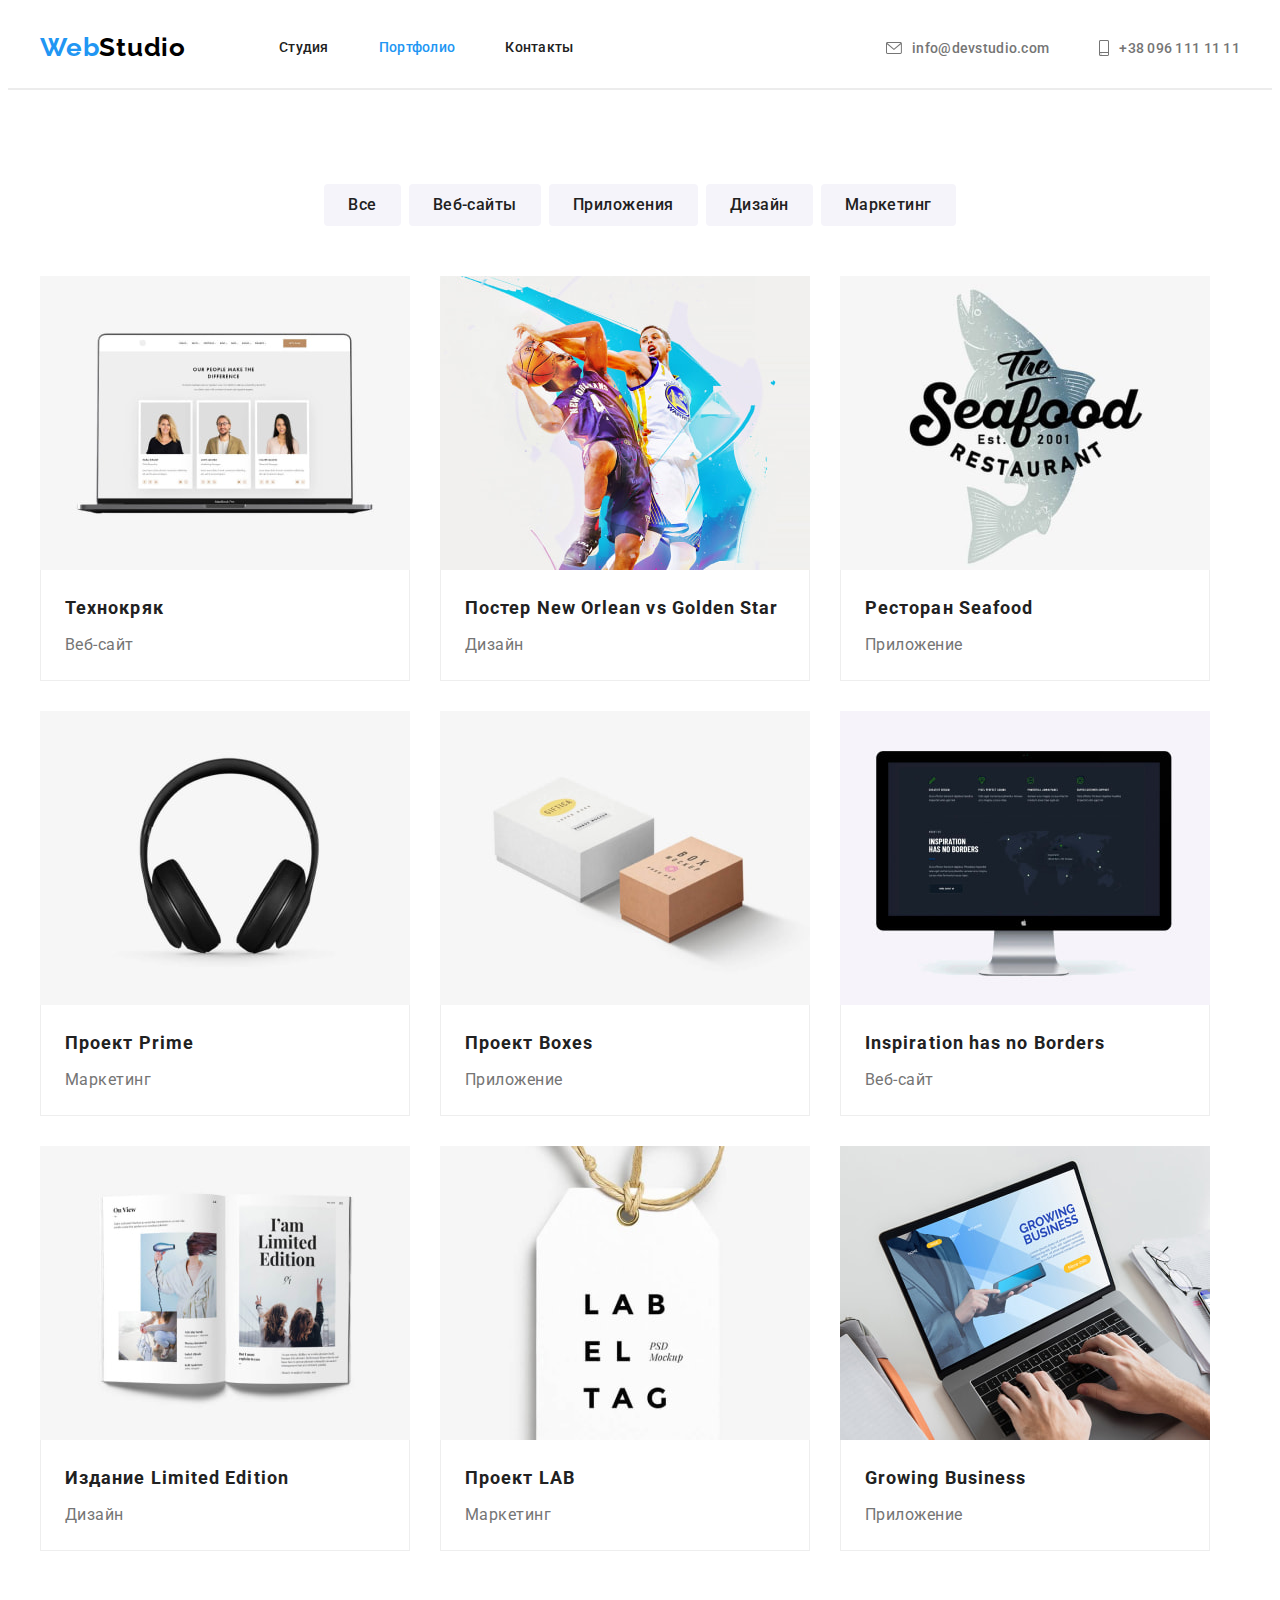
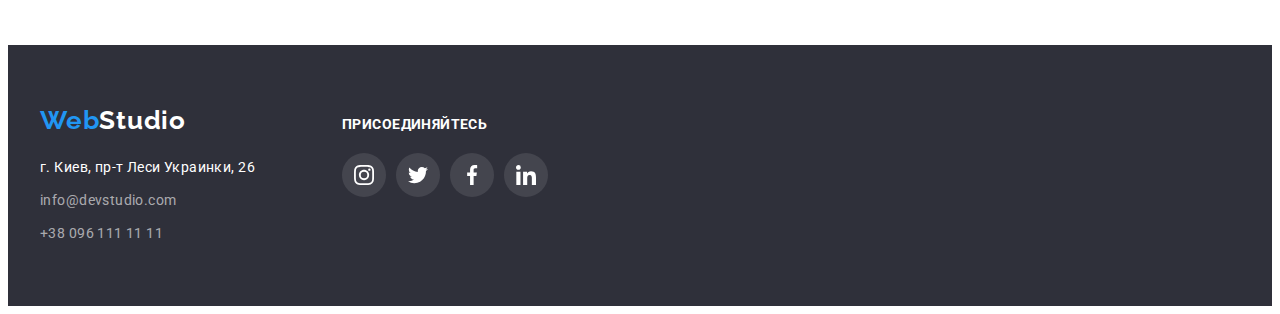
==== commit fedfd806: "hw-five-portfolio" ====
--- a/portfolio.html
+++ b/portfolio.html
@@ -74,139 +74,175 @@
                 <ul class="examples list">
                     <li class="item">
                         <a class="link" href="">
-                            <img src="./images/portfolio/1.jpg" alt="Технокряк" width="370" height="294" />
+                            <div class="examples-thumb">
+                                <img src="./images/portfolio/1.jpg" alt="Технокряк" width="370" height="294" />
+                                <div class="popup">
+                                    <p class="description">Ресурс предлагает комплексные предложения с разным уровнем
+                                        функционала и сервисов. Все это позволит посетителю получить
+                                        исчерпывающие сведения о компании или частном лице.
+                                    </p>
+                                </div>
+
+                            </div>
                             <div class="projects">
                                 <h2 class="examples-title">Технокряк</h2>
                                 <p class="examples-text">Веб-сайт</p>
-                                <div class="popup">
-                                    <p class="description">Ресурс предлагает комплексные предложения с разным уровнем
-                                        функционала и сервисов. Все это позволит посетителю получить
-                                        исчерпывающие сведения о компании или частном лице.
-                                    </p>
-                                </div>
-                            </div>
-                        </a>
-                    </li>
-                    <li class="item">
-                        <a class="link" href="">
-                            <img src="./images/portfolio/2.jpg" alt="Постер New Orlean vs Golden Star" width="370"
-                                height="294" />
+
+                            </div>
+                        </a>
+                    </li>
+                    <li class="item">
+                        <a class="link" href="">
+                            <div class="examples-thumb">
+                                <img src="./images/portfolio/2.jpg" alt="Постер New Orlean vs Golden Star" width="370"
+                                    height="294" />
+                                <div class="popup">
+                                    <p class="description">Ресурс предлагает комплексные предложения с разным уровнем
+                                        функционала и сервисов. Все это позволит посетителю получить
+                                        исчерпывающие сведения о компании или частном лице.
+                                    </p>
+                                </div>
+
+                            </div>
                             <div class="projects">
                                 <h2 class="examples-title">Постер New Orlean vs Golden Star</h2>
                                 <p class="examples-text">Дизайн</p>
-                                <div class="popup">
-                                    <p class="description">Ресурс предлагает комплексные предложения с разным уровнем
-                                        функционала и сервисов. Все это позволит посетителю получить
-                                        исчерпывающие сведения о компании или частном лице.
-                                    </p>
-                                </div>
-                            </div>
-                        </a>
-                    </li>
-                    <li class="item">
-                        <a class="link" href="">
-                            <img src="./images/portfolio/3.jpg" alt="Ресторан Seafood" width="370" height="294" />
+
+                            </div>
+                        </a>
+                    </li>
+                    <li class="item">
+                        <a class="link" href="">
+                            <div class="examples-thumb">
+                                <img src="./images/portfolio/3.jpg" alt="Ресторан Seafood" width="370" height="294" />
+                                <div class="popup">
+                                    <p class="description">Ресурс предлагает комплексные предложения с разным уровнем
+                                        функционала и сервисов. Все это позволит посетителю получить
+                                        исчерпывающие сведения о компании или частном лице.
+                                    </p>
+                                </div>
+
+                            </div>
                             <div class="projects">
                                 <h2 class="examples-title">Ресторан Seafood</h2>
                                 <p class="examples-text">Приложение</p>
-                                <div class="popup">
-                                    <p class="description">Ресурс предлагает комплексные предложения с разным уровнем
-                                        функционала и сервисов. Все это позволит посетителю получить
-                                        исчерпывающие сведения о компании или частном лице.
-                                    </p>
-                                </div>
-                            </div>
-                        </a>
-                    </li>
-                    <li class="item">
-                        <a class="link" href="">
-                            <img src="./images/portfolio/4.jpg" alt="Проект Prime" width="370" height="294" />
+
+                            </div>
+                        </a>
+                    </li>
+                    <li class="item">
+                        <a class="link" href="">
+                            <div class="examples-thumb">
+                                <img src="./images/portfolio/4.jpg" alt="Проект Prime" width="370" height="294" />
+                                <div class="popup">
+                                    <p class="description">Ресурс предлагает комплексные предложения с разным уровнем
+                                        функционала и сервисов. Все это позволит посетителю получить
+                                        исчерпывающие сведения о компании или частном лице.
+                                    </p>
+                                </div>
+
+                            </div>
                             <div class="projects">
                                 <h2 class="examples-title">Проект Prime</h2>
                                 <p class="examples-text">Маркетинг</p>
-                                <div class="popup">
-                                    <p class="description">Ресурс предлагает комплексные предложения с разным уровнем
-                                        функционала и сервисов. Все это позволит посетителю получить
-                                        исчерпывающие сведения о компании или частном лице.
-                                    </p>
-                                </div>
-                            </div>
-                        </a>
-                    </li>
-                    <li class="item">
-                        <a class="link" href="">
-                            <img src="./images/portfolio/5.jpg" alt="Проект Boxes" width="370" height="294" />
+
+                            </div>
+                        </a>
+                    </li>
+                    <li class="item">
+                        <a class="link" href="">
+                            <div class="examples-thumb">
+                                <img src="./images/portfolio/5.jpg" alt="Проект Boxes" width="370" height="294" />
+                                <div class="popup">
+                                    <p class="description">Ресурс предлагает комплексные предложения с разным уровнем
+                                        функционала и сервисов. Все это позволит посетителю получить
+                                        исчерпывающие сведения о компании или частном лице.
+                                    </p>
+                                </div>
+
+                            </div>
                             <div class="projects">
                                 <h2 class="examples-title">Проект Boxes</h2>
                                 <p class="examples-text">Приложение</p>
-                                <div class="popup">
-                                    <p class="description">Ресурс предлагает комплексные предложения с разным уровнем
-                                        функционала и сервисов. Все это позволит посетителю получить
-                                        исчерпывающие сведения о компании или частном лице.
-                                    </p>
-                                </div>
-                            </div>
-                        </a>
-                    </li>
-                    <li class="item">
-                        <a class="link" href="">
-                            <img src="./images/portfolio/6.jpg" alt="Inspiration has no Borders" width="370"
-                                height="294" />
+
+                            </div>
+                        </a>
+                    </li>
+                    <li class="item">
+                        <a class="link" href="">
+                            <div class="examples-thumb">
+                                <img src="./images/portfolio/6.jpg" alt="Inspiration has no Borders" width="370"
+                                    height="294" />
+                                <div class="popup">
+                                    <p class="description">Ресурс предлагает комплексные предложения с разным уровнем
+                                        функционала и сервисов. Все это позволит посетителю получить
+                                        исчерпывающие сведения о компании или частном лице.
+                                    </p>
+                                </div>
+
+                            </div>
                             <div class="projects">
                                 <h2 class="examples-title">Inspiration has no Borders</h2>
                                 <p class="examples-text">Веб-сайт</p>
-                                <div class="popup">
-                                    <p class="description">Ресурс предлагает комплексные предложения с разным уровнем
-                                        функционала и сервисов. Все это позволит посетителю получить
-                                        исчерпывающие сведения о компании или частном лице.
-                                    </p>
-                                </div>
-                            </div>
-                        </a>
-                    </li>
-                    <li class="item">
-                        <a class="link" href="">
-                            <img src="./images/portfolio/7.jpg" alt="Издание Limited Edition" width="370"
-                                height="294" />
+
+                            </div>
+                        </a>
+                    </li>
+                    <li class="item">
+                        <a class="link" href="">
+                            <div class="examples-thumb">
+                                <img src="./images/portfolio/7.jpg" alt="Издание Limited Edition" width="370"
+                                    height="294" />
+                                <div class="popup">
+                                    <p class="description">Ресурс предлагает комплексные предложения с разным уровнем
+                                        функционала и сервисов. Все это позволит посетителю получить
+                                        исчерпывающие сведения о компании или частном лице.
+                                    </p>
+                                </div>
+
+                            </div>
                             <div class="projects">
                                 <h2 class="examples-title">Издание Limited Edition</h2>
                                 <p class="examples-text">Дизайн</p>
-                                <div class="popup">
-                                    <p class="description">Ресурс предлагает комплексные предложения с разным уровнем
-                                        функционала и сервисов. Все это позволит посетителю получить
-                                        исчерпывающие сведения о компании или частном лице.
-                                    </p>
-                                </div>
-                            </div>
-                        </a>
-                    </li>
-                    <li class="item">
-                        <a class="link" href="">
-                            <img src="./images/portfolio/8.jpg" alt="Проект LAB" width="370" height="294" />
+
+                            </div>
+                        </a>
+                    </li>
+                    <li class="item">
+                        <a class="link" href="">
+                            <div class="examples-thumb">
+                                <img src="./images/portfolio/8.jpg" alt="Проект LAB" width="370" height="294" />
+                                <div class="popup">
+                                    <p class="description">Ресурс предлагает комплексные предложения с разным уровнем
+                                        функционала и сервисов. Все это позволит посетителю получить
+                                        исчерпывающие сведения о компании или частном лице.
+                                    </p>
+                                </div>
+
+                            </div>
                             <div class="projects">
                                 <h2 class="examples-title">Проект LAB</h2>
                                 <p class="examples-text">Маркетинг</p>
-                                <div class="popup">
-                                    <p class="description">Ресурс предлагает комплексные предложения с разным уровнем
-                                        функционала и сервисов. Все это позволит посетителю получить
-                                        исчерпывающие сведения о компании или частном лице.
-                                    </p>
-                                </div>
-                            </div>
-                        </a>
-                    </li>
-                    <li class="item">
-                        <a class="link" href="">
-                            <img src="./images/portfolio/9.jpg" alt="Growing Business" width="370" height="294" />
+
+                            </div>
+                        </a>
+                    </li>
+                    <li class="item">
+                        <a class="link" href="">
+                            <div class="examples-thumb">
+                                <img src="./images/portfolio/9.jpg" alt="Growing Business" width="370" height="294" />
+                                <div class="popup">
+                                    <p class="description">Ресурс предлагает комплексные предложения с разным уровнем
+                                        функционала и сервисов. Все это позволит посетителю получить
+                                        исчерпывающие сведения о компании или частном лице.
+                                    </p>
+                                </div>
+
+                            </div>
                             <div class="projects">
                                 <h2 class="examples-title">Growing Business</h2>
                                 <p class="examples-text">Приложение</p>
-                                <div class="popup">
-                                    <p class="description">Ресурс предлагает комплексные предложения с разным уровнем
-                                        функционала и сервисов. Все это позволит посетителю получить
-                                        исчерпывающие сведения о компании или частном лице.
-                                    </p>
-                                </div>
+
 
                             </div>
                         </a>
--- a/css/styles.css
+++ b/css/styles.css
@@ -486,6 +486,30 @@
   flex-wrap: wrap;
 }
 
+.examples-thumb {
+  position: relative;
+  display: flex;
+  justify-content: center;
+  align-items: center;
+}
+
+.examples-thumb::before {
+  content: "";
+  position: absolute;
+  left: 0;
+  bottom: 0;
+  width: 100%;
+  height: 100%;
+
+  background-color: rgba(33, 150, 243, 0.9);
+
+  opacity: 0;
+}
+
+.examples-thumb:hover::before {
+  opacity: 1;
+}
+
 .examples .item {
   width: 370px;
   margin-right: 30px;
@@ -531,6 +555,19 @@
 /* description */
 
 .description {
+  position: absolute;
+  display: flex;
+
+  top: 50%;
+  left: 50%;
+  transform: translate(-50%, -50%);
+
+  width: 100%;
+  height: 100%;
+  margin: 0;
+
+  padding: 63px 24px;
+
   font-family: "Roboto";
   font-weight: 400;
   font-size: 18px;
@@ -538,7 +575,12 @@
   letter-spacing: 0.03em;
 
   color: #ffffff;
-  background-color: var(--accent-color);
+
+  opacity: 0;
+}
+
+.description:hover {
+  opacity: 1;
 }
 
 /* projects */
